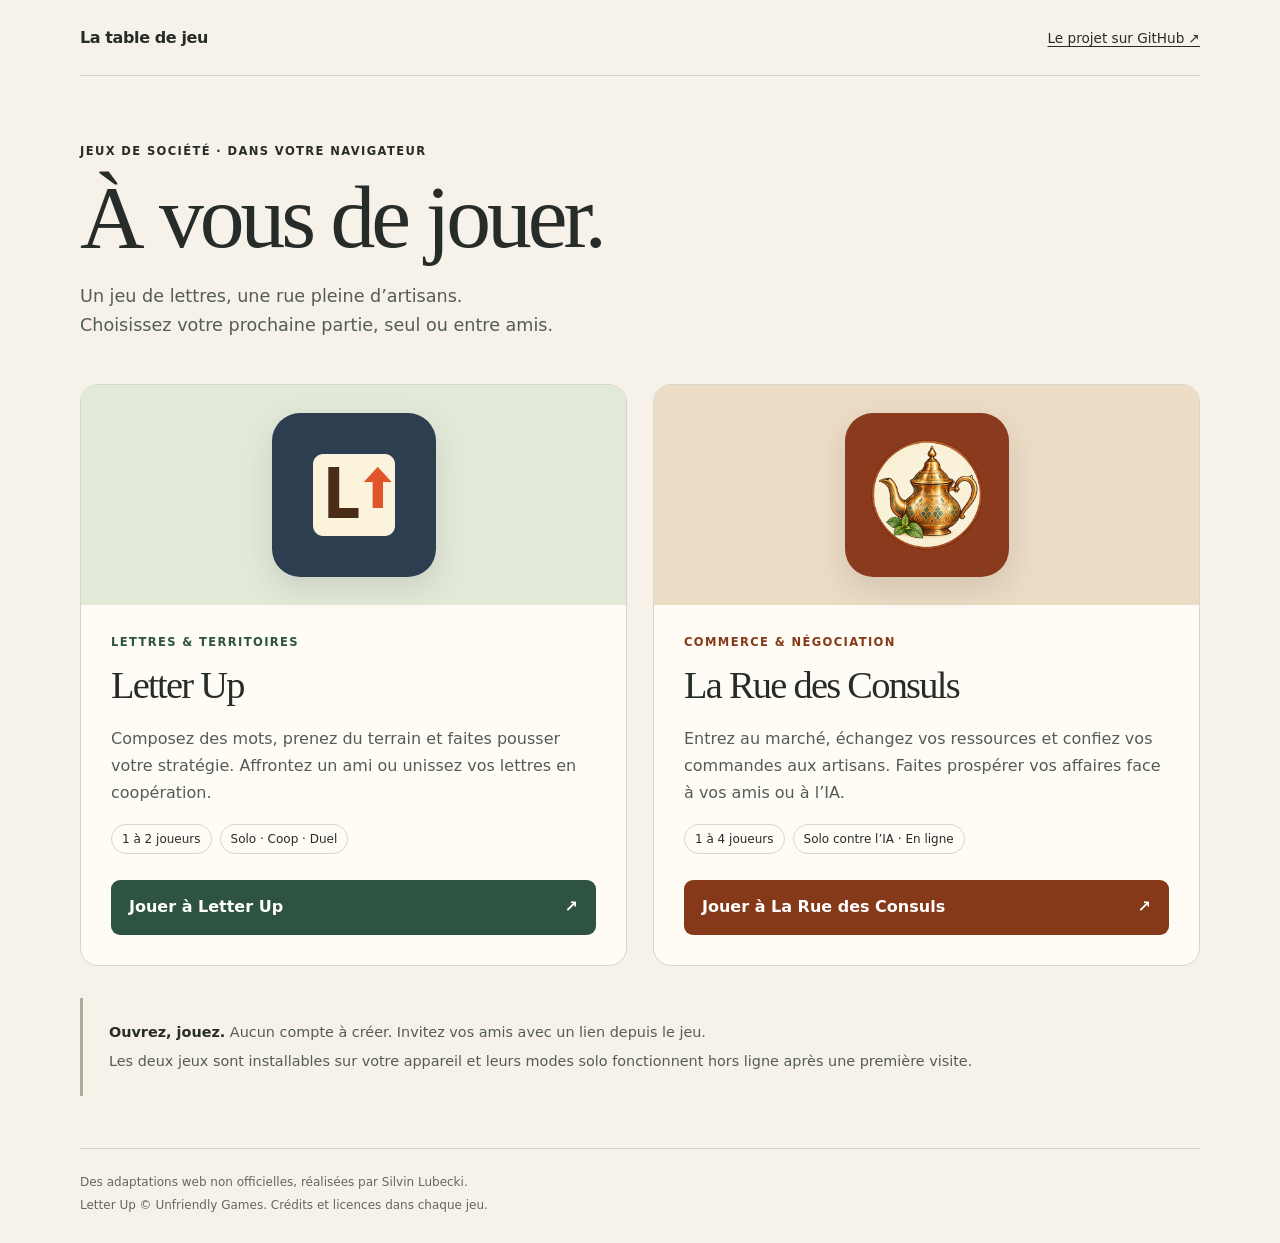
==== index.html @ 1d378633 "Ajoute une page d’accueil pour les deux jeux" ====
<!DOCTYPE html>
<html lang="fr">
<head>
  <meta charset="utf-8">
  <meta name="viewport" content="width=device-width, initial-scale=1">
  <meta name="description" content="Deux jeux de société à découvrir dans votre navigateur : Letter Up et La Rue des Consuls. Jouez seul ou retrouvez vos amis en ligne.">
  <meta name="theme-color" content="#f6f2e9">
  <title>À vous de jouer · Jeux de société en ligne</title>
  <link rel="stylesheet" href="./accueil.css">
</head>
<body>
  <header class="site-header">
    <span class="brand">La table de jeu</span>
    <a href="https://github.com/silvin-lubecki/games">Le projet sur GitHub ↗</a>
  </header>
  <main>
    <section class="intro" aria-labelledby="titre">
      <p class="eyebrow">Jeux de société · Dans votre navigateur</p>
      <h1 id="titre">À vous de jouer.</h1>
      <p class="lead">Un jeu de lettres, une rue pleine d’artisans.<br>Choisissez votre prochaine partie, seul ou entre amis.</p>
    </section>
    <div class="games">
      <article class="game letterup" aria-labelledby="letterup-title">
        <div class="illustration"><img src="./letterup/icon-512.png" width="512" height="512" alt=""></div>
        <div class="game-content">
          <p class="eyebrow">Lettres &amp; territoires</p>
          <h2 id="letterup-title">Letter Up</h2>
          <p>Composez des mots, prenez du terrain et faites pousser votre stratégie. Affrontez un ami ou unissez vos lettres en coopération.</p>
          <ul class="tags" aria-label="Modes de jeu Letter Up"><li>1 à 2 joueurs</li><li>Solo · Coop · Duel</li></ul>
          <a class="play" href="./letterup/">Jouer à Letter Up <span aria-hidden="true">↗</span></a>
        </div>
      </article>
      <article class="game consuls" aria-labelledby="consuls-title">
        <div class="illustration"><img src="./rue-des-consuls/icon-512.png" width="512" height="512" alt=""></div>
        <div class="game-content">
          <p class="eyebrow">Commerce &amp; négociation</p>
          <h2 id="consuls-title">La Rue des Consuls</h2>
          <p>Entrez au marché, échangez vos ressources et confiez vos commandes aux artisans. Faites prospérer vos affaires face à vos amis ou à l’IA.</p>
          <ul class="tags" aria-label="Modes de jeu La Rue des Consuls"><li>1 à 4 joueurs</li><li>Solo contre l’IA · En ligne</li></ul>
          <a class="play" href="./rue-des-consuls/">Jouer à La Rue des Consuls <span aria-hidden="true">↗</span></a>
        </div>
      </article>
    </div>
    <aside class="note" aria-label="Comment jouer">
      <p><strong>Ouvrez, jouez.</strong> Aucun compte à créer. Invitez vos amis avec un lien depuis le jeu.</p>
      <p>Les deux jeux sont installables sur votre appareil et leurs modes solo fonctionnent hors ligne après une première visite.</p>
    </aside>
  </main>
  <footer>
    <p>Des adaptations web non officielles, réalisées par Silvin Lubecki.</p>
    <p>Letter Up © Unfriendly Games. Crédits et licences dans chaque jeu.</p>
  </footer>
</body>
</html>
---- accueil.css ----
:root {
  color-scheme: light;
  font-family: system-ui, sans-serif;
  color: #272c29;
  background: #f6f2e9;
  font-synthesis: none;
}
* { box-sizing: border-box; }
body { margin: 0; }
a { color: inherit; text-underline-offset: .25em; }
a:focus-visible { outline: 3px solid #225bba; outline-offset: 6px; }
.site-header, main, footer { width: min(1120px, calc(100% - 48px)); margin-inline: auto; }
.site-header { display: flex; justify-content: space-between; align-items: center; gap: 24px; padding-block: 28px; border-bottom: 1px solid #d8d5ca; }
.brand { font-weight: 750; letter-spacing: -.025em; }
.site-header a { font-size: .85rem; }
.intro { padding-block: 68px 44px; }
.eyebrow { margin: 0 0 14px; font-size: .72rem; font-weight: 750; letter-spacing: .12em; text-transform: uppercase; }
h1, h2 { font-family: Georgia, serif; font-weight: 500; letter-spacing: -.045em; }
h1 { margin: 0 0 20px; font-size: clamp(3.2rem, 7vw, 5.8rem); line-height: 1; }
.lead { margin: 0; color: #535c56; font-size: 1.1rem; line-height: 1.65; }
.games { display: grid; grid-template-columns: repeat(2, minmax(0, 1fr)); gap: 26px; }
.game { overflow: hidden; border: 1px solid #d8d5ca; border-radius: 18px; background: #fffcf6; display: flex; flex-direction: column; }
.illustration { min-height: 220px; display: grid; place-items: center; padding: 28px; }
.letterup { --accent: #2e5340; }
.consuls { --accent: #853918; }
.letterup .illustration { background: #e3e9d9; }
.consuls .illustration { background: #ecdbc5; }
.illustration img { width: 164px; height: 164px; border-radius: 28px; box-shadow: 0 12px 30px #272c2920; }
.game-content { padding: 30px; display: flex; flex-direction: column; flex: 1; }
.game .eyebrow { color: var(--accent); }
h2 { margin: 0; font-size: clamp(1.85rem, 3vw, 2.5rem); line-height: 1.15; }
.game-content > p:not(.eyebrow) { color: #535c56; line-height: 1.7; margin: 18px 0; }
.tags { display: flex; flex-wrap: wrap; gap: 8px; list-style: none; margin: auto 0 26px; padding: 0; }
.tags li { font-size: .75rem; padding: 7px 10px; border: 1px solid #d8d5ca; border-radius: 30px; }
.play { display: flex; align-items: center; justify-content: space-between; gap: 14px; padding: 16px 18px; border-radius: 9px; background: var(--accent); color: white; text-decoration: none; font-weight: 650; line-height: 1.4; }
.play:hover { text-decoration: underline; }
.note { margin-block: 32px 52px; padding: 22px 26px; border-left: 3px solid #a8ae99; color: #535c56; font-size: .9rem; line-height: 1.7; }
.note p { margin: 0; }
.note p + p { margin-top: 5px; }
.note strong { color: #272c29; }
footer { padding-block: 24px; border-top: 1px solid #d8d5ca; color: #626860; font-size: .75rem; line-height: 1.6; }
footer p { margin: 0 0 4px; }
@media (max-width: 660px) {
  .site-header, main, footer { width: calc(100% - 32px); }
  .site-header { align-items: flex-start; gap: 16px; }
  .site-header a { max-width: 140px; text-align: right; }
  .intro { padding-block: 48px 32px; }
  .lead br { display: none; }
  .games { grid-template-columns: 1fr; gap: 24px; }
  .game-content { padding: 24px; }
  .illustration { min-height: 190px; }
  .illustration img { width: 140px; height: 140px; }
  .note { padding: 16px 18px; }
}
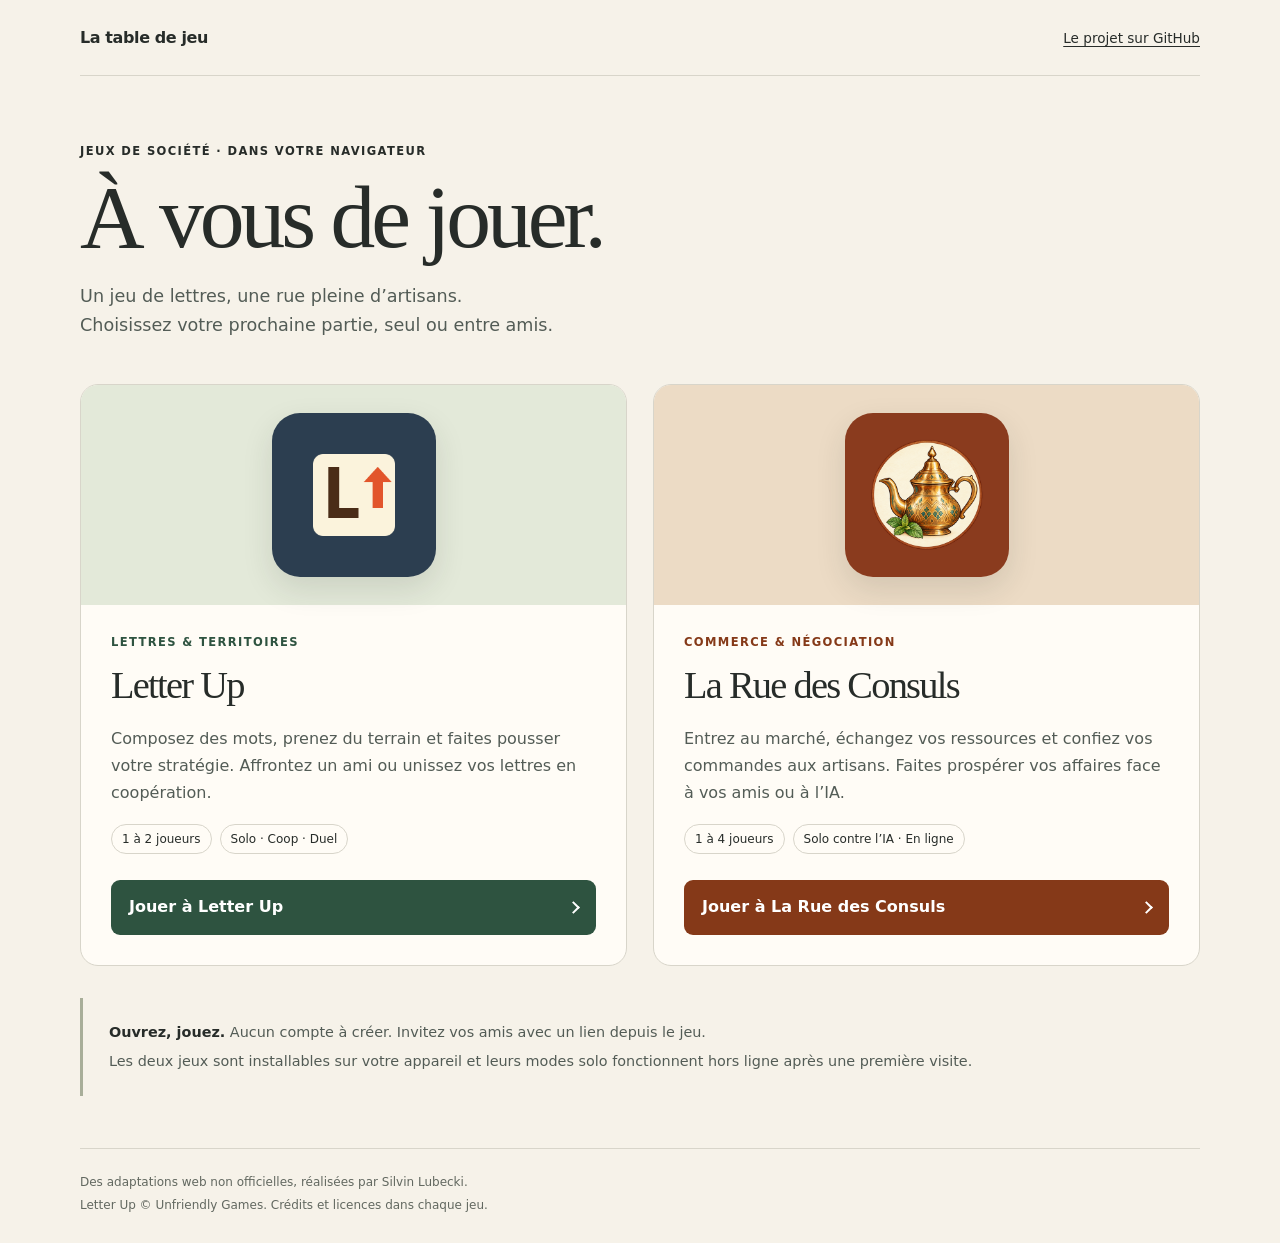
==== commit 5f247d95: "Dessine les flèches sans dépendre des polices système" ====
--- a/index.html
+++ b/index.html
@@ -11,7 +11,7 @@
 <body>
   <header class="site-header">
     <span class="brand">La table de jeu</span>
-    <a href="https://github.com/silvin-lubecki/games">Le projet sur GitHub ↗</a>
+    <a href="https://github.com/silvin-lubecki/games">Le projet sur GitHub</a>
   </header>
   <main>
     <section class="intro" aria-labelledby="titre">
@@ -27,7 +27,7 @@
           <h2 id="letterup-title">Letter Up</h2>
           <p>Composez des mots, prenez du terrain et faites pousser votre stratégie. Affrontez un ami ou unissez vos lettres en coopération.</p>
           <ul class="tags" aria-label="Modes de jeu Letter Up"><li>1 à 2 joueurs</li><li>Solo · Coop · Duel</li></ul>
-          <a class="play" href="./letterup/">Jouer à Letter Up <span aria-hidden="true">↗</span></a>
+          <a class="play" href="./letterup/">Jouer à Letter Up <span aria-hidden="true"></span></a>
         </div>
       </article>
       <article class="game consuls" aria-labelledby="consuls-title">
@@ -37,7 +37,7 @@
           <h2 id="consuls-title">La Rue des Consuls</h2>
           <p>Entrez au marché, échangez vos ressources et confiez vos commandes aux artisans. Faites prospérer vos affaires face à vos amis ou à l’IA.</p>
           <ul class="tags" aria-label="Modes de jeu La Rue des Consuls"><li>1 à 4 joueurs</li><li>Solo contre l’IA · En ligne</li></ul>
-          <a class="play" href="./rue-des-consuls/">Jouer à La Rue des Consuls <span aria-hidden="true">↗</span></a>
+          <a class="play" href="./rue-des-consuls/">Jouer à La Rue des Consuls <span aria-hidden="true"></span></a>
         </div>
       </article>
     </div>
--- a/accueil.css
+++ b/accueil.css
@@ -34,6 +34,7 @@
 .tags li { font-size: .75rem; padding: 7px 10px; border: 1px solid #d8d5ca; border-radius: 30px; }
 .play { display: flex; align-items: center; justify-content: space-between; gap: 14px; padding: 16px 18px; border-radius: 9px; background: var(--accent); color: white; text-decoration: none; font-weight: 650; line-height: 1.4; }
 .play:hover { text-decoration: underline; }
+.play span { width: 9px; height: 9px; border-top: 2px solid; border-right: 2px solid; transform: rotate(45deg); flex-shrink: 0; }
 .note { margin-block: 32px 52px; padding: 22px 26px; border-left: 3px solid #a8ae99; color: #535c56; font-size: .9rem; line-height: 1.7; }
 .note p { margin: 0; }
 .note p + p { margin-top: 5px; }
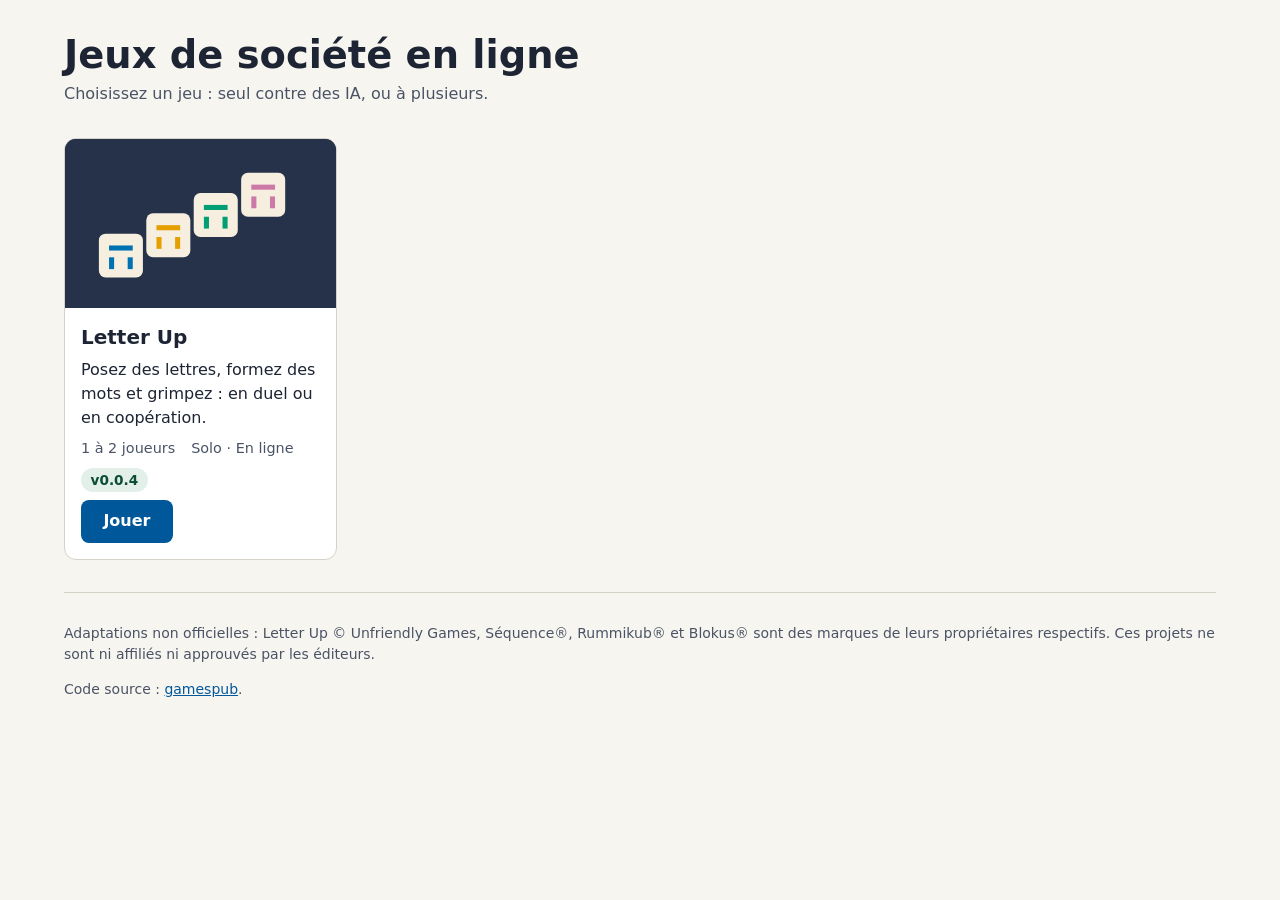
==== commit 12695c97: "Page d'accueil v0.1.0" ====
--- a/index.html
+++ b/index.html
@@ -1,54 +1,79 @@
-<!DOCTYPE html>
+<!doctype html>
 <html lang="fr">
 <head>
   <meta charset="utf-8">
   <meta name="viewport" content="width=device-width, initial-scale=1">
-  <meta name="description" content="Deux jeux de société à découvrir dans votre navigateur : Letter Up et La Rue des Consuls. Jouez seul ou retrouvez vos amis en ligne.">
-  <meta name="theme-color" content="#f6f2e9">
-  <title>À vous de jouer · Jeux de société en ligne</title>
-  <link rel="stylesheet" href="./accueil.css">
+  <meta name="color-scheme" content="light dark">
+  <meta name="description" content="Jeux de société en ligne : à jouer seul contre des IA ou à plusieurs, dans le navigateur.">
+  <title>Jeux de société en ligne</title>
+  <link rel="icon" type="image/svg+xml" href="./portail/img/favicon.svg">
+  <link rel="stylesheet" href="./portail/css/portail.css">
+  <script type="module" src="./portail/js/portail.js"></script>
 </head>
 <body>
   <header class="site-header">
-    <span class="brand">La table de jeu</span>
-    <a href="https://github.com/silvin-lubecki/games">Le projet sur GitHub</a>
+    <h1>Jeux de société en ligne</h1>
+    <p>Choisissez un jeu : seul contre des IA, ou à plusieurs.</p>
   </header>
   <main>
-    <section class="intro" aria-labelledby="titre">
-      <p class="eyebrow">Jeux de société · Dans votre navigateur</p>
-      <h1 id="titre">À vous de jouer.</h1>
-      <p class="lead">Un jeu de lettres, une rue pleine d’artisans.<br>Choisissez votre prochaine partie, seul ou entre amis.</p>
-    </section>
-    <div class="games">
-      <article class="game letterup" aria-labelledby="letterup-title">
-        <div class="illustration"><img src="./letterup/icon-512.png" width="512" height="512" alt=""></div>
-        <div class="game-content">
-          <p class="eyebrow">Lettres &amp; territoires</p>
-          <h2 id="letterup-title">Letter Up</h2>
-          <p>Composez des mots, prenez du terrain et faites pousser votre stratégie. Affrontez un ami ou unissez vos lettres en coopération.</p>
-          <ul class="tags" aria-label="Modes de jeu Letter Up"><li>1 à 2 joueurs</li><li>Solo · Coop · Duel</li></ul>
-          <a class="play" href="./letterup/">Jouer à Letter Up <span aria-hidden="true"></span></a>
+    <ul class="games">
+      <li class="game" data-slug="letterup">
+        <img class="thumb" src="./portail/img/letterup.svg" alt="" width="320" height="200" loading="lazy">
+        <div class="body">
+          <h2>Letter Up</h2>
+          <p class="pitch">Posez des lettres, formez des mots et grimpez : en duel ou en coopération.</p>
+          <p class="meta"><span>1 à 2 joueurs</span><span>Solo · En ligne</span></p>
+          <p class="version" hidden></p>
+          <a class="play" href="./letterup/">Jouer<span class="visually-hidden"> à Letter Up</span></a>
         </div>
-      </article>
-      <article class="game consuls" aria-labelledby="consuls-title">
-        <div class="illustration"><img src="./rue-des-consuls/icon-512.png" width="512" height="512" alt=""></div>
-        <div class="game-content">
-          <p class="eyebrow">Commerce &amp; négociation</p>
-          <h2 id="consuls-title">La Rue des Consuls</h2>
-          <p>Entrez au marché, échangez vos ressources et confiez vos commandes aux artisans. Faites prospérer vos affaires face à vos amis ou à l’IA.</p>
-          <ul class="tags" aria-label="Modes de jeu La Rue des Consuls"><li>1 à 4 joueurs</li><li>Solo contre l’IA · En ligne</li></ul>
-          <a class="play" href="./rue-des-consuls/">Jouer à La Rue des Consuls <span aria-hidden="true"></span></a>
+      </li>
+      <li class="game" data-slug="rue-des-consuls">
+        <img class="thumb" src="./portail/img/rue-des-consuls.svg" alt="" width="320" height="200" loading="lazy">
+        <div class="body">
+          <h2>La Rue des Consuls</h2>
+          <p class="pitch">Négociez des ressources et livrez les commandes des artisans de la rue.</p>
+          <p class="meta"><span>1 à 4 joueurs</span><span>Solo · En ligne</span></p>
+          <p class="version" hidden></p>
+          <a class="play" href="./rue-des-consuls/">Jouer<span class="visually-hidden"> à La Rue des Consuls</span></a>
         </div>
-      </article>
-    </div>
-    <aside class="note" aria-label="Comment jouer">
-      <p><strong>Ouvrez, jouez.</strong> Aucun compte à créer. Invitez vos amis avec un lien depuis le jeu.</p>
-      <p>Les deux jeux sont installables sur votre appareil et leurs modes solo fonctionnent hors ligne après une première visite.</p>
-    </aside>
+      </li>
+      <li class="game" data-slug="sequence">
+        <img class="thumb" src="./portail/img/sequence.svg" alt="" width="320" height="200" loading="lazy">
+        <div class="body">
+          <h2>Séquence</h2>
+          <p class="pitch">Alignez cinq jetons sur le plateau avec vos cartes.</p>
+          <p class="meta"><span>2 à 12 joueurs</span><span>Solo · En ligne</span></p>
+          <p class="version" hidden></p>
+          <a class="play" href="./sequence/">Jouer<span class="visually-hidden"> à Séquence</span></a>
+        </div>
+      </li>
+      <li class="game" data-slug="rummikub">
+        <img class="thumb" src="./portail/img/rummikub.svg" alt="" width="320" height="200" loading="lazy">
+        <div class="body">
+          <h2>Rummikub</h2>
+          <p class="pitch">Posez des suites et des brelans de tuiles numérotées, réarrangez la table.</p>
+          <p class="meta"><span>2 à 4 joueurs</span><span>Solo · En ligne</span></p>
+          <p class="version" hidden></p>
+          <a class="play" href="./rummikub/">Jouer<span class="visually-hidden"> à Rummikub</span></a>
+        </div>
+      </li>
+      <li class="game" data-slug="blokus">
+        <img class="thumb" src="./portail/img/blokus.svg" alt="" width="320" height="200" loading="lazy">
+        <div class="body">
+          <h2>Blokus</h2>
+          <p class="pitch">Placez toutes vos pièces en ne touchant les vôtres que par les coins.</p>
+          <p class="meta"><span>2 à 4 joueurs</span><span>Solo · En ligne</span></p>
+          <p class="version" hidden></p>
+          <a class="play" href="./blokus/">Jouer<span class="visually-hidden"> à Blokus</span></a>
+        </div>
+      </li>
+    </ul>
+    <p id="empty" hidden>Aucun jeu n'est disponible pour le moment.</p>
   </main>
-  <footer>
-    <p>Des adaptations web non officielles, réalisées par Silvin Lubecki.</p>
-    <p>Letter Up © Unfriendly Games. Crédits et licences dans chaque jeu.</p>
+  <footer class="site-footer">
+    <p>Adaptations non officielles : Letter Up © Unfriendly Games, Séquence®, Rummikub® et Blokus® sont des marques de leurs
+      propriétaires respectifs. Ces projets ne sont ni affiliés ni approuvés par les éditeurs.</p>
+    <p>Code source : <a href="https://github.com/silvin-lubecki/gamespub">gamespub</a>.</p>
   </footer>
 </body>
 </html>
--- a/portail/css/portail.css
+++ b/portail/css/portail.css
@@ -0,0 +1,112 @@
+/* Page d'accueil (PORT-01). Thèmes clair et sombre ; contrastes AA ; aucune police externe. */
+:root {
+  color-scheme: light dark;
+  --bg: #f7f5f0;
+  --fg: #1d2433;
+  --muted: #4a5365;
+  --card: #ffffff;
+  --border: #d6d2c8;
+  --accent: #00589a;
+  --accent-fg: #ffffff;
+  --badge-bg: #e3efe9;
+  --badge-fg: #0b4d36;
+  --soon-bg: #ece8dd;
+  --soon-fg: #4a4538;
+}
+
+@media (prefers-color-scheme: dark) {
+  :root {
+    --bg: #12161f;
+    --fg: #eef0f5;
+    --muted: #b4bccb;
+    --card: #1c2230;
+    --border: #343c50;
+    --accent: #7cc0ff;
+    --accent-fg: #0b1220;
+    --badge-bg: #1d3a30;
+    --badge-fg: #a8e6c9;
+    --soon-bg: #2b2f3b;
+    --soon-fg: #c9ccd6;
+  }
+}
+
+* { box-sizing: border-box; }
+
+body {
+  margin: 0;
+  background: var(--bg);
+  color: var(--fg);
+  font: 1rem/1.5 system-ui, -apple-system, 'Segoe UI', Roboto, sans-serif;
+}
+
+.site-header, main, .site-footer {
+  width: min(100% - 2rem, 72rem);
+  margin-inline: auto;
+}
+
+.site-header { padding-block: 2rem 1rem; }
+.site-header h1 { margin: 0 0 .25rem; font-size: clamp(1.6rem, 5vw, 2.4rem); line-height: 1.2; }
+.site-header p { margin: 0; color: var(--muted); }
+
+.games {
+  display: grid;
+  grid-template-columns: repeat(auto-fill, minmax(16rem, 1fr));
+  gap: 1.25rem;
+  margin: 1rem 0 2rem;
+  padding: 0;
+  list-style: none;
+}
+
+.game {
+  display: flex;
+  flex-direction: column;
+  overflow: hidden;
+  background: var(--card);
+  border: 1px solid var(--border);
+  border-radius: .75rem;
+}
+
+.thumb { display: block; width: 100%; height: auto; aspect-ratio: 8 / 5; background: #25324a; }
+.body { display: flex; flex: 1; flex-direction: column; gap: .5rem; padding: 1rem; }
+.body h2 { margin: 0; font-size: 1.25rem; line-height: 1.3; }
+.pitch { flex: 1; margin: 0; }
+.meta { display: flex; flex-wrap: wrap; gap: .25rem 1rem; margin: 0; color: var(--muted); font-size: .9rem; }
+.version {
+  align-self: flex-start;
+  margin: 0;
+  padding: .1rem .6rem;
+  border-radius: 1rem;
+  background: var(--badge-bg);
+  color: var(--badge-fg);
+  font-size: .85rem;
+  font-weight: 600;
+}
+.game.soon .version { background: var(--soon-bg); color: var(--soon-fg); }
+.version[hidden], #empty[hidden] { display: none; }
+
+.play {
+  align-self: flex-start;
+  padding: .6rem 1.4rem;
+  border-radius: .5rem;
+  background: var(--accent);
+  color: var(--accent-fg);
+  font-weight: 700;
+  text-decoration: none;
+}
+.play:hover { filter: brightness(1.1); }
+.play:focus-visible, .site-footer a:focus-visible { outline: 3px solid var(--fg); outline-offset: 3px; }
+.play:not([href]) { background: var(--soon-bg); color: var(--soon-fg); }
+
+#empty { padding: 2rem 0; color: var(--muted); text-align: center; }
+
+.site-footer { padding-block: 1rem 2rem; border-top: 1px solid var(--border); color: var(--muted); font-size: .875rem; }
+.site-footer a { color: var(--accent); }
+
+.visually-hidden {
+  position: absolute;
+  width: 1px;
+  height: 1px;
+  overflow: hidden;
+  clip-path: inset(50%);
+  white-space: nowrap;
+}
